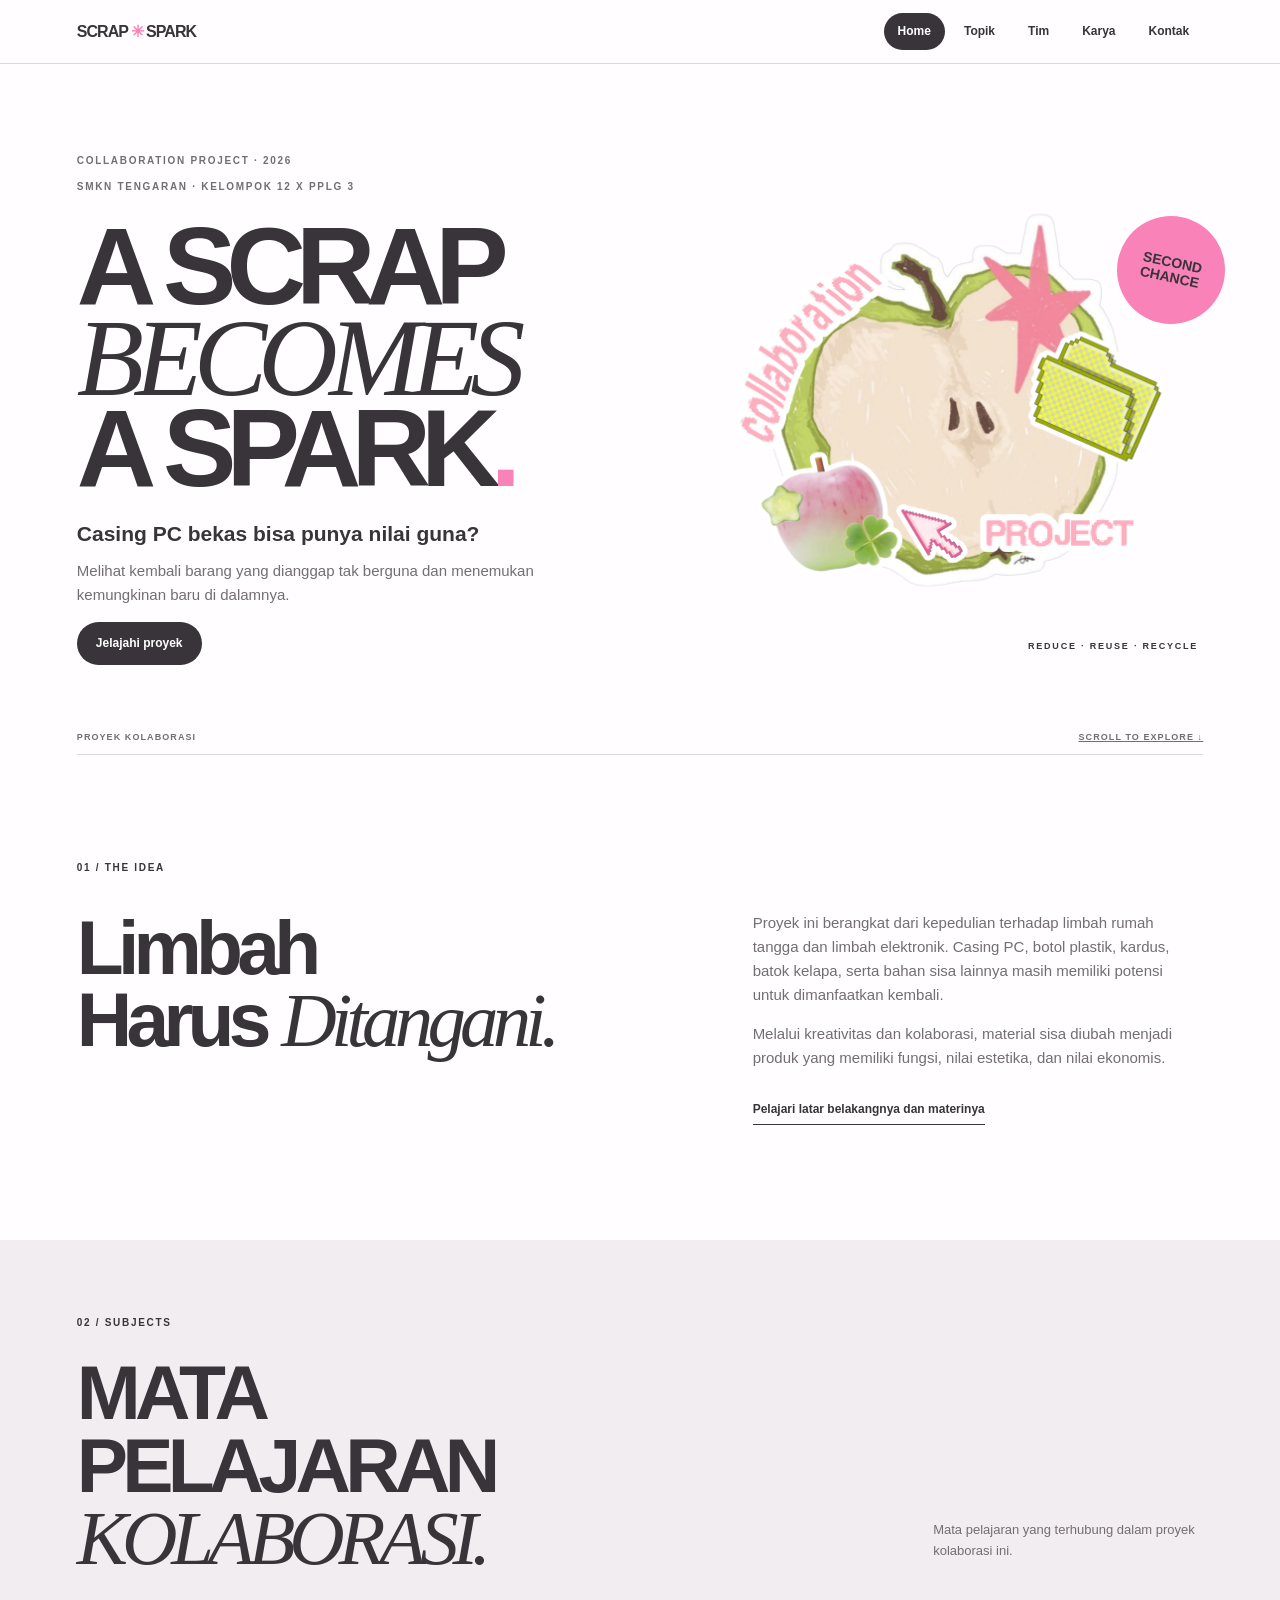
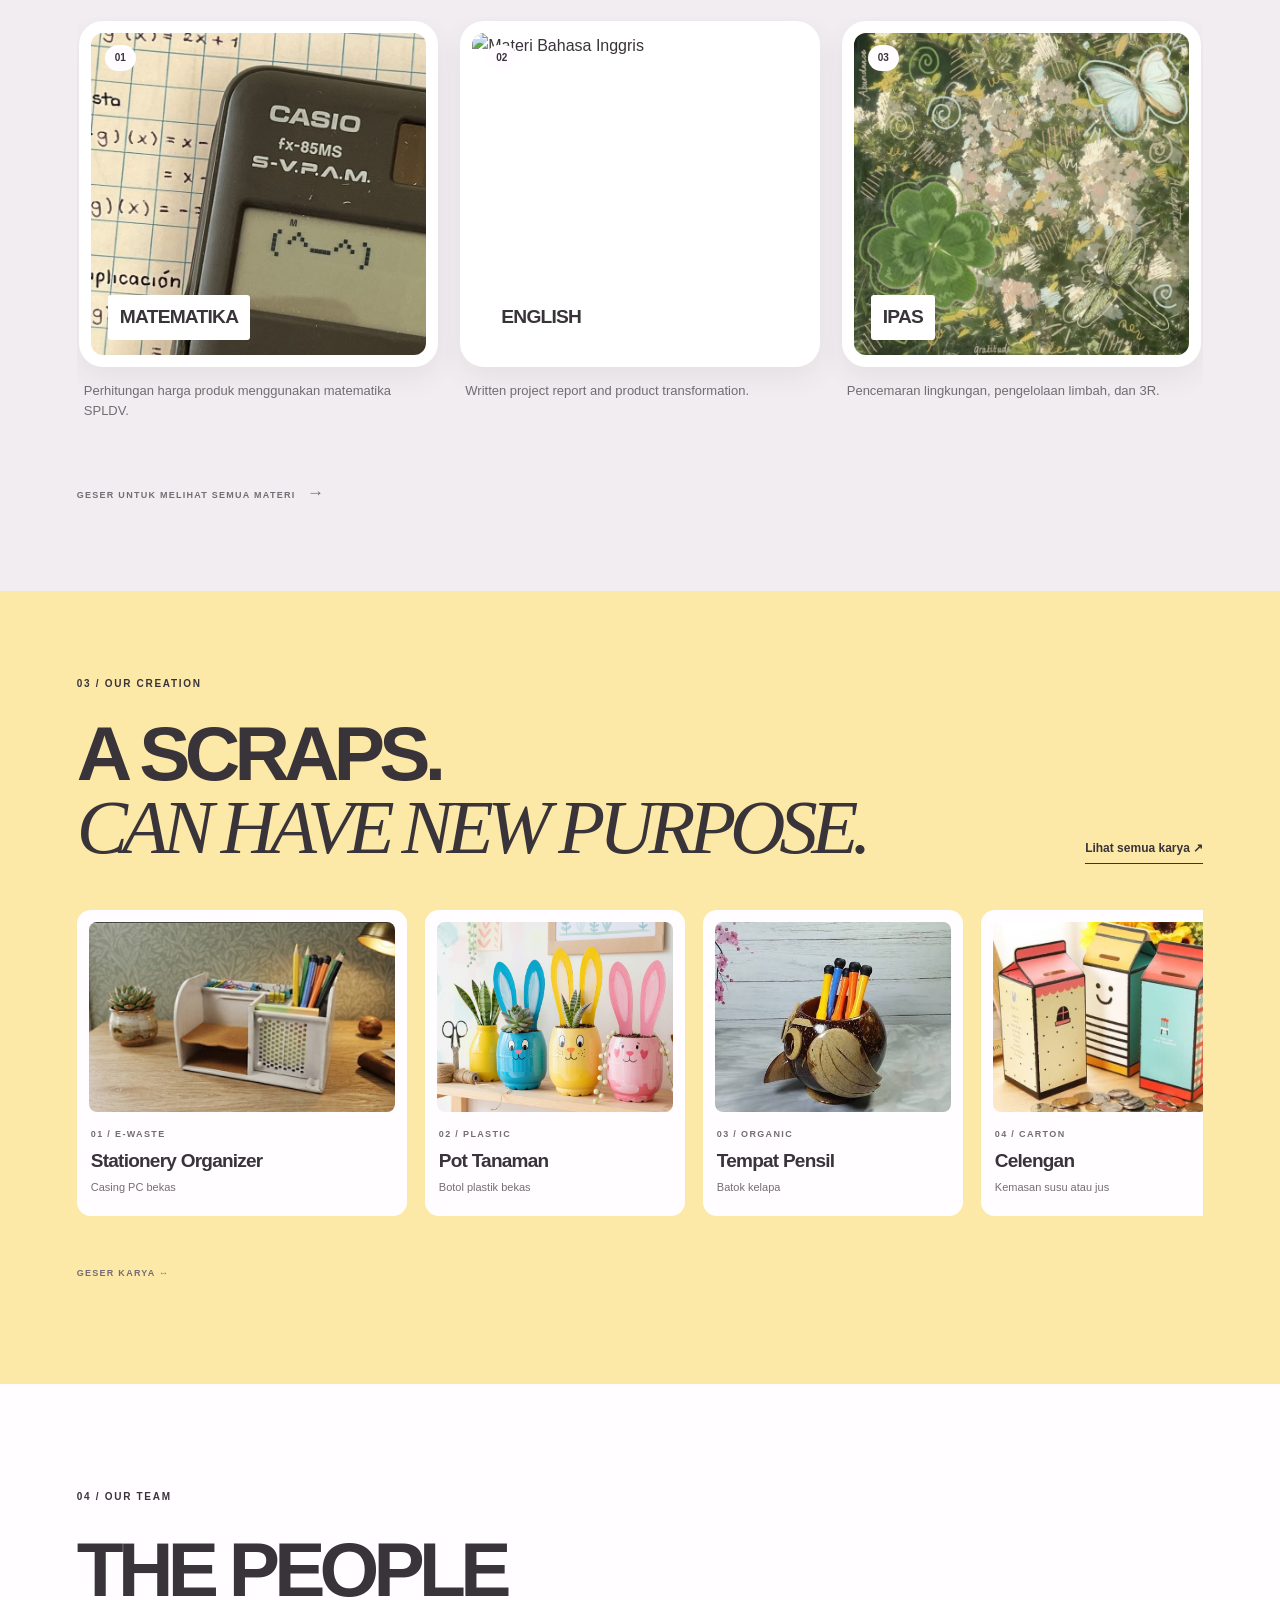
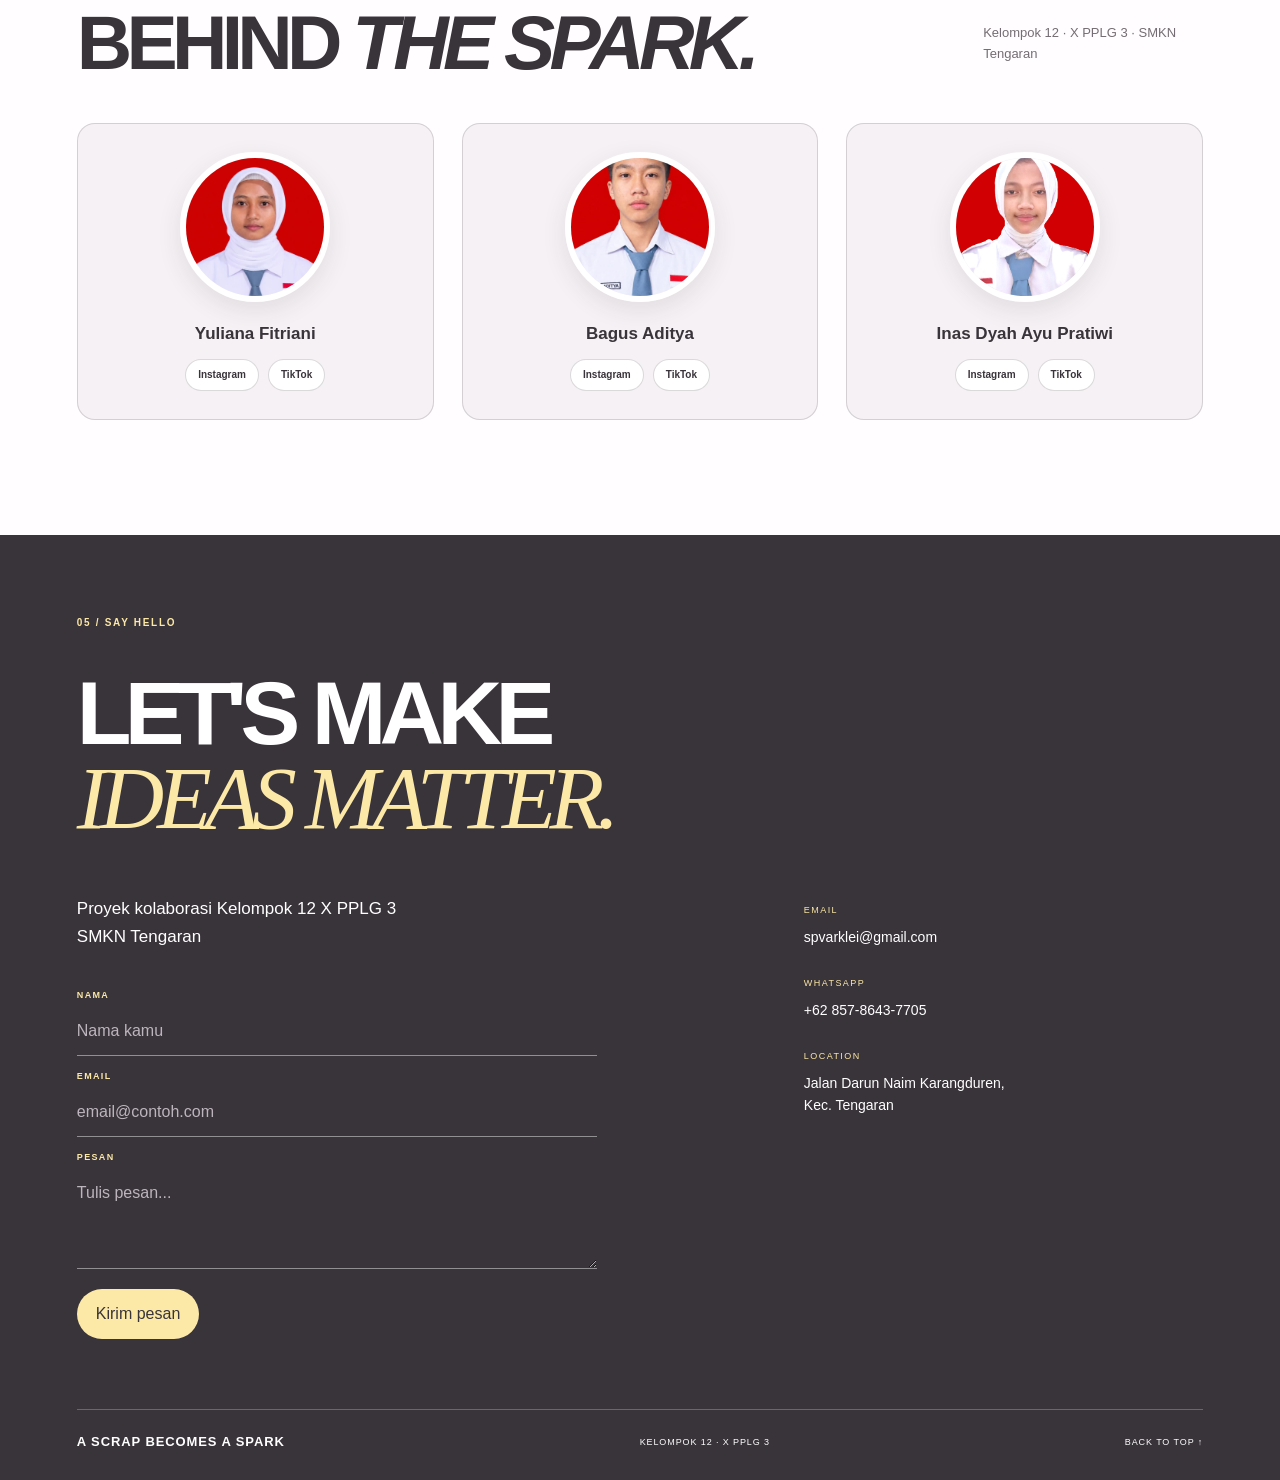
==== mainpage.html @ f37a7a58 "Add files via upload" ====
<!DOCTYPE html>
<html lang="id">
<head>
  <meta charset="UTF-8">
  <meta name="viewport" content="width=device-width, initial-scale=1.0">
  <meta name="description" content="A Scrap Becomes A Spark — proyek kolaborasi pemanfaatan limbah rumah tangga dan elektronik.">
  <title>A Scrap Becomes A Spark — Kelompok 12</title>
  <link rel="stylesheet" href="dc.css">
</head>
<body class="home-page" id="home">

  <!-- HEADER & NAVIGATION -->
  <header class="site-header">
    <a class="brand" href="mainpage.html">SCRAP<span>✳</span>SPARK</a>

    <nav class="navbar">
      <a class="active" href="#home">Home</a>
      <a href="#jelajah-topik">Topik</a>
      <a href="#tim">Tim</a>
      <a href="#karya">Karya</a>
      <a href="#kontak">Kontak</a>
    </nav>
  </header>

  <main>

    <!-- HERO -->
    <section class="hero section-wrap">
      <div class="hero-copy">
        <p class="eyebrow">COLLABORATION PROJECT · 2026</p>
        <p class="eyebrow">SMKN TENGARAN · KELOMPOK 12 X PPLG 3</p>

        <h1>A SCRAP<br><em>BECOMES</em><br>A SPARK<span>.</span></h1>

        <p class="hero-lead">Casing PC bekas bisa punya nilai guna?</p>
        <p class="hero-desc">
          Melihat kembali barang yang dianggap tak berguna dan menemukan
          kemungkinan baru di dalamnya.
        </p>

        <a class="pill-button dark-button" href="#jelajah-topik">
          Jelajahi proyek
        </a>
      </div>

      <div class="hero-art">
        <img src="assets/logo.png" alt="Logo A Scrap Becomes A Spark">
        <span class="sticker">SECOND<br>CHANCE</span>
        <span class="art-caption">REDUCE · REUSE · RECYCLE</span>
      </div>

      <div class="hero-bottom">
        <span>PROYEK KOLABORASI</span>
        <a href="#intro">SCROLL TO EXPLORE ↓</a>
      </div>
    </section>

    <!-- INTRO -->
    <section class="intro section-wrap" id="intro">
      <div class="section-kicker">01 / THE IDEA</div>

      <div class="intro-grid">
        <h2>Limbah<br>Harus <em>Ditangani.</em></h2>

        <div>
          <p>
            Proyek ini berangkat dari kepedulian terhadap limbah rumah tangga
            dan limbah elektronik. Casing PC, botol plastik, kardus, batok
            kelapa, serta bahan sisa lainnya masih memiliki potensi untuk
            dimanfaatkan kembali.
          </p>
          <p>
            Melalui kreativitas dan kolaborasi, material sisa diubah menjadi
            produk yang memiliki fungsi, nilai estetika, dan nilai ekonomis.
          </p>
          <a class="text-link" href="materi.html#ipas">
            Pelajari latar belakangnya dan materinya
          </a>
        </div>
      </div>
    </section>

    <!-- TOPIC SLIDER -->
    <section class="perspectives" id="jelajah-topik">
      <div class="section-kicker">02 / SUBJECTS</div>

      <div class="section-heading">
        <h2>MATA<br>PELAJARAN 
          <em>KOLABORASI.</em></h2>
        <p>Mata pelajaran yang terhubung dalam proyek kolaborasi ini.</p>
      </div>

      <div class="perspectives-slider">

        <a class="perspective-card" href="materi.html#matematika">
          <div class="perspective-frame">
            <img src="assets/mtk.jpg" alt="Materi Matematika">
            <span class="card-index">01</span>
            <span class="perspective-label">MATEMATIKA</span>
          </div>
          <p>Perhitungan harga produk menggunakan matematika SPLDV.</p>
        </a>

        <a class="perspective-card" href="materi.html#bahasa-inggris">
          <div class="perspective-frame">
            <img src="assets/bing.jpg" alt="Materi Bahasa Inggris">
            <span class="card-index">02</span>
            <span class="perspective-label">ENGLISH</span>
          </div>
          <p>Written project report and product transformation.</p>
        </a>

        <a class="perspective-card" href="materi.html#ipas">
          <div class="perspective-frame">
            <img src="assets/ipas.jpg" alt="Materi IPAS">
            <span class="card-index">03</span>
            <span class="perspective-label">IPAS</span>
          </div>
          <p>Pencemaran lingkungan, pengelolaan limbah, dan 3R.</p>
        </a>

      </div>

      <div class="slider-note">
        GESER UNTUK MELIHAT SEMUA MATERI <span>→</span>
      </div>
    </section>

    <!-- WORKS -->
    <section class="works" id="karya">
      <div class="section-wrap">
        <div class="section-kicker">03 / OUR CREATION</div>

        <div class="works-heading">
          <h2>A SCRAPS.<br><em>CAN HAVE NEW PURPOSE.</em></h2>
          <a class="text-link" href="karya.html#stationery-organizer">
            Lihat semua karya ↗
          </a>
        </div>

        <div class="work-slider">

          <a class="work-card featured" href="karya.html#stationery-organizer">
            <img src="assets/so.jpg" alt="Stationery Organizer">
            <span>01 / E-WASTE</span>
            <h3>Stationery Organizer</h3>
            <p>Casing PC bekas</p>
          </a>

          <a class="work-card" href="karya.html#pot-tanaman">
            <img src="assets/minipot.png" alt="Pot tanaman">
            <span>02 / PLASTIC</span>
            <h3>Pot Tanaman</h3>
            <p>Botol plastik bekas</p>
          </a>

          <a class="work-card" href="karya.html#tempat-pensil">
            <img src="assets/pencilcase.png" alt="Tempat pensil batok kelapa">
            <span>03 / ORGANIC</span>
            <h3>Tempat Pensil</h3>
            <p>Batok kelapa</p>
          </a>

          <a class="work-card" href="karya.html#celengan">
            <img src="assets/celengan.png" alt="Celengan">
            <span>04 / CARTON</span>
            <h3>Celengan</h3>
            <p>Kemasan susu atau jus</p>
          </a>

          <a class="work-card" href="karya.html#hiasan-bunga">
            <img src="assets/hdinding.png" alt="Hiasan bunga">
            <span>05 / PLASTIC</span>
            <h3>Hiasan Bunga</h3>
            <p>Botol plastik bekas</p>
          </a>

          <a class="work-card" href="karya.html#wind-chime">
            <img src="assets/windchime.png" alt="Wind chime">
            <span>06 / PLASTIC</span>
            <h3>Wind Chime</h3>
            <p>Tutup wadah plastik</p>
          </a>

        </div>

        <p class="slider-note">GESER KARYA ↔</p>
      </div>
    </section>

    <!-- TEAM -->
    <section class="team section-wrap" id="tim">
      <div class="section-kicker">04 / OUR TEAM</div>

      <div class="team-heading">
        <h2>THE PEOPLE<br>BEHIND <em>THE SPARK.</em></h2>
        <p>Kelompok 12 · X PPLG 3 · SMKN Tengaran</p>
      </div>

      <div class="team-grid">

        <article class="team-card">
          <img src="tim/ana.jpg" alt="Foto Yuliana Fitriani">
          <h3>Yuliana Fitriani</h3>
          <div class="team-social">
            <a href="https://www.instagram.com/4an_nazzz/" target="_blank" rel="noopener" aria-label="Instagram Yuliana">Instagram</a>
            <a href="https://tiktok.com/@fitri_annaaaa/" target="_blank" rel="noopener" aria-label="TikTok Yuliana">TikTok</a>
          </div>
        </article>

        <article class="team-card">
          <img src="tim/bagus.jpg" alt="Foto Bagus Aditya">
          <h3>Bagus Aditya</h3>
          <div class="team-social">
            <a href="https://www.instagram.com/adt.yaa19/" target="_blank" rel="noopener" aria-label="Instagram Bagus">Instagram</a>
            <a href="https://tiktok.com/@tyaaa.a1" target="_blank" rel="noopener" aria-label="TikTok Bagus">TikTok</a>
          </div>
        </article>

        <article class="team-card">
          <img src="tim/inas.jpg" alt="Foto Inas Dyah Ayu Pratiwi">
          <h3>Inas Dyah Ayu Pratiwi</h3>
          <div class="team-social">
            <a href="https://www.instagram.com/ji336_306ro/" target="_blank" rel="noopener" aria-label="Instagram Inas">Instagram</a>
            <a href="https://tiktok.com/@pleroke/" target="_blank" rel="noopener" aria-label="TikTok Inas">TikTok</a>
          </div>
        </article>

      </div>
    </section>

  </main>

  <!-- CONTACT & FOOTER -->
  <section class="contact" id="kontak">
    <div class="section-wrap">
      <div class="section-kicker">05 / SAY HELLO</div>
      <h2>LET'S MAKE<br><em>IDEAS MATTER.</em></h2>

      <div class="contact-grid">
        <div>
          <p class="contact-intro">
            Proyek kolaborasi Kelompok 12 X PPLG 3<br>
            SMKN Tengaran
          </p>

          <form class="contact-form" action="mailto:spvarklei@gmail.com"
            method="post" enctype="text/plain">

            <label for="visitor-name">NAMA</label>
            <input id="visitor-name" name="Nama" type="text"
              placeholder="Nama kamu" required>

            <label for="visitor-email">EMAIL</label>
            <input id="visitor-email" name="Email" type="email"
              placeholder="email@contoh.com" required>

            <label for="visitor-message">PESAN</label>
            <textarea id="visitor-message" name="Pesan" rows="3"
              placeholder="Tulis pesan..." required></textarea>

            <button class="pill-button light-button" type="submit">
              Kirim pesan
            </button>
          </form>
        </div>

        <div class="contact-info">
          <small>EMAIL</small>
          <p><a href="mailto:spvarklei@gmail.com">spvarklei@gmail.com</a></p>

          <small>WHATSAPP</small>
          <p>
            <a href="https://wa.me/6285786437705" target="_blank" rel="noopener">
              +62 857-8643-7705
            </a>
          </p>

          <small>LOCATION</small>
          <p>Jalan Darun Naim Karangduren,<br>Kec. Tengaran</p>
        </div>
      </div>

      <footer class="site-footer">
        <strong>A SCRAP BECOMES A SPARK</strong>
        <span>KELOMPOK 12 · X PPLG 3</span>
        <a href="#home">BACK TO TOP ↑</a>
      </footer>
    </div>
  </section>

</body>
</html>
---- dc.css ----
/* =========================================
   A SCRAP BECOMES A SPARK
   MAIN STYLESHEET
   HTML + CSS ONLY
========================================= */

/* =========================================
   01. ROOT & GLOBAL SETTINGS
========================================= */

:root {
  --ink: #39333A;
  --paper: #FFFDFF;
  --pink: #F982B8;
  --blue: #A2C1ED;
  --blue-soft: #AFC5EA;
  --yellow: #FCE9A7;
  --green: #ABBD59;
  --sage: #A0BD83;
  --lilac: #CCBBDB;
  --muted: #746D73;
  --line: rgba(57, 51, 58, .18);
  --max: 1320px;
  --serif: Georgia, "Times New Roman", serif;
  --sans: Arial, Helvetica, sans-serif;
}

* {
  box-sizing: border-box;
}

html {
  scroll-behavior: smooth;
  scroll-padding-top: 90px;
}

body {
  margin: 0;
  background: var(--paper);
  color: var(--ink);
  font-family: var(--sans);
  line-height: 1.6;
}

img {
  display: block;
  max-width: 100%;
}

a {
  color: inherit;
}

p {
  margin-top: 0;
}

.section-wrap {
  width: min(var(--max), 88%);
  margin-inline: auto;
}

.eyebrow,
.section-kicker,
.member-label {
  font-size: 10px;
  font-weight: 800;
  letter-spacing: .17em;
  text-transform: uppercase;
}

.eyebrow,
.member-label {
  color: var(--muted);
}

/* =========================================
   02. HEADER & NAVIGATION
========================================= */

.site-header {
  position: sticky;
  top: 0;
  z-index: 50;
  display: flex;
  align-items: center;
  justify-content: space-between;
  gap: 20px;
  padding: 13px max(6%, calc((100% - var(--max)) / 2));
  background: rgba(255, 253, 255, .95);
  border-bottom: 1px solid var(--line);
  backdrop-filter: blur(14px);
}

.brand {
  flex-shrink: 0;
  text-decoration: none;
  font-size: 16px;
  font-weight: 900;
  letter-spacing: -.06em;
  white-space: nowrap;
}

.brand span {
  color: var(--pink);
  padding: 0 3px;
}

.navbar {
  display: flex;
  align-items: center;
  justify-content: flex-end;
  gap: 5px;
  min-width: 0;
  white-space: nowrap;
}

.navbar a {
  flex-shrink: 0;
  padding: 9px 14px;
  border-radius: 30px;
  text-decoration: none;
  font-size: 12px;
  font-weight: 700;
  transition: .2s;
}

.navbar a:hover,
.navbar a.active {
  background: var(--ink);
  color: white;
}

/* =========================================
   03. BUTTONS & TEXT LINKS
========================================= */

.pill-button {
  display: inline-flex;
  align-items: center;
  justify-content: center;
  gap: 12px;
  padding: 12px 19px;
  border-radius: 40px;
  text-decoration: none;
  font-size: 12px;
  font-weight: 800;
  transition: transform .2s, background .2s;
}

.pill-button:hover {
  transform: translateY(-3px);
}

.dark-button {
  background: var(--ink);
  color: white;
}

.dark-button:hover {
  background: #5A5059;
}

.light-button {
  background: var(--yellow);
  color: var(--ink);
}

.outline-button {
  border: 1px solid var(--ink);
  background: transparent;
}

.text-link {
  display: inline-block;
  padding-bottom: 5px;
  border-bottom: 1px solid currentColor;
  text-decoration: none;
  font-size: 12px;
  font-weight: 800;
}

/* =========================================
   04. HOME — HERO
========================================= */

.hero {
  position: relative;
  min-height: 690px;
  display: grid;
  grid-template-columns: 1.05fr .95fr;
  align-items: center;
  gap: 5%;
  padding-top: 65px;
  padding-bottom: 65px;
}

.hero-copy {
  position: relative;
  z-index: 2;
}

.hero h1 {
  margin: 26px 0 24px;
  font-size: clamp(68px, 8.6vw, 128px);
  line-height: .82;
  letter-spacing: -.09em;
  font-weight: 900;
}

.hero h1 em,
.section-heading em,
.works-heading em,
.contact h2 em,
.subpage-heading em,
.subject-panel h2 em {
  font-family: var(--serif);
  font-weight: 400;
  letter-spacing: -.08em;
}

.hero h1 span {
  color: var(--pink);
}

.hero-lead {
  margin-bottom: 8px;
  font-size: 21px;
  font-weight: 800;
}

.hero-desc {
  max-width: 470px;
  color: var(--muted);
  font-size: 15px;
}

.hero-art {
  position: relative;
  width: 100%;
  max-width: 590px;
  justify-self: end;
}

.hero-art img {
  width: 100%;
  border-radius: 48% 48% 18px 18px;
}

.sticker {
  position: absolute;
  top: 12%;
  right: -22px;
  display: grid;
  place-content: center;
  width: 108px;
  height: 108px;
  border-radius: 50%;
  background: var(--pink);
  font-size: 14px;
  font-weight: 900;
  text-align: center;
  line-height: 1.1;
  transform: rotate(12deg);
}

.art-caption {
  position: absolute;
  right: 5px;
  bottom: 10px;
  font-size: 9px;
  letter-spacing: .2em;
  font-weight: 800;
}

.hero-bottom {
  position: absolute;
  right: 0;
  bottom: 10px;
  left: 0;
  display: flex;
  justify-content: space-between;
  gap: 12px;
  color: var(--muted);
  font-size: 9px;
  font-weight: 800;
  letter-spacing: .12em;
}

/* =========================================
   05. HOME — INTRO
========================================= */

.intro {
  padding-top: 105px;
  padding-bottom: 115px;
  border-top: 1px solid var(--line);
}

.intro-grid {
  display: grid;
  grid-template-columns: 1fr .8fr;
  align-items: start;
  gap: 10%;
  margin-top: 35px;
}

.intro h2,
.section-heading h2,
.works-heading h2,
.contact h2,
.team-heading h2 {
  margin: 0;
  font-size: clamp(46px, 6vw, 82px);
  line-height: .94;
  letter-spacing: -.075em;
}

.intro h2 em {
  font-family: var(--serif);
  font-weight: 400;
}

.intro-grid > div {
  max-width: 520px;
  color: var(--muted);
  font-size: 15px;
}

.intro-grid .text-link {
  margin-top: 15px;
  color: var(--ink);
}

/* =========================================
   06. HOME — SUBJECT SLIDER
========================================= */

.perspectives {
  overflow: hidden;
  padding: 75px max(6%, calc((100% - var(--max)) / 2)) 85px;
  background: #F1EDF1;
}

.section-heading {
  display: flex;
  align-items: end;
  justify-content: space-between;
  gap: 30px;
  margin: 25px 0 42px;
}

.section-heading h2 {
  font-size: clamp(48px, 6vw, 80px);
}

.section-heading p {
  max-width: 270px;
  color: var(--muted);
  font-size: 13px;
}

.perspectives-slider {
  display: flex;
  gap: 22px;
  overflow-x: auto;
  padding: 4px 2px 18px;
  scroll-snap-type: x mandatory;
  scrollbar-width: thin;
  -webkit-overflow-scrolling: touch;
}

.perspective-card {
  flex: 0 0 calc((100% - 44px) / 3);
  min-width: 0;
  scroll-snap-align: start;
  text-decoration: none;
}

.perspective-frame {
  position: relative;
  height: clamp(250px, 27vw, 360px);
  overflow: hidden;
  border: 12px solid white;
  border-radius: 24px;
  background: white;
  box-shadow: 0 10px 28px rgba(57, 51, 58, .07);
  transition: transform .25s;
}

.perspective-card:hover .perspective-frame {
  transform: translateY(-7px) rotate(-.5deg);
}

.perspective-frame img {
  width: 100%;
  height: 100%;
  object-fit: cover;
}

.card-index {
  position: absolute;
  top: 12px;
  left: 14px;
  padding: 5px 10px;
  border-radius: 30px;
  background: var(--paper);
  font-size: 10px;
  font-weight: 800;
}

.perspective-label {
  position: absolute;
  bottom: 15px;
  left: 17px;
  padding: 7px 12px;
  border-radius: 3px;
  background: white;
  font-size: clamp(14px, 1.5vw, 20px);
  font-weight: 900;
  letter-spacing: -.04em;
}

.perspective-card > p {
  margin: 14px 5px;
  color: var(--muted);
  font-size: 13px;
}

.slider-note {
  margin-top: 25px;
  color: var(--muted);
  font-size: 9px;
  font-weight: 800;
  letter-spacing: .14em;
}

.slider-note span {
  margin-left: 8px;
  font-size: 17px;
}

/* =========================================
   07. HOME — WORKS SLIDER
========================================= */

.works {
  overflow: hidden;
  padding: 85px 0 95px;
  background: var(--yellow);
}

.works-heading {
  display: flex;
  align-items: end;
  justify-content: space-between;
  gap: 25px;
  margin: 25px 0 38px;
}

.works-heading h2 {
  font-size: clamp(48px, 6vw, 82px);
}

.works-heading .text-link {
  white-space: nowrap;
}

.work-slider {
  display: flex;
  gap: 18px;
  overflow-x: auto;
  padding: 8px 2px 25px;
  scroll-snap-type: x mandatory;
  scrollbar-width: thin;
  -webkit-overflow-scrolling: touch;
}

.work-card {
  flex: 0 0 260px;
  padding: 12px;
  border-radius: 14px;
  background: var(--paper);
  text-decoration: none;
  scroll-snap-align: start;
  transition: transform .2s;
}

.work-card:hover {
  transform: translateY(-6px);
}

.work-card.featured {
  flex-basis: 330px;
}

.work-card img {
  width: 100%;
  height: 190px;
  object-fit: cover;
  border-radius: 8px;
  background: #EEE;
}

.work-card span {
  display: block;
  margin: 15px 2px 5px;
  color: var(--muted);
  font-size: 9px;
  font-weight: 800;
  letter-spacing: .15em;
}

.work-card h3 {
  margin: 0 2px;
  font-size: 19px;
  letter-spacing: -.04em;
}

.work-card p {
  margin: 3px 2px 7px;
  color: var(--muted);
  font-size: 11px;
}


/* =========================================
   08. HOME — TEAM
========================================= */

.team {
  padding-top: 105px;
  padding-bottom: 115px;
}

.team-heading {
  display: flex;
  align-items: end;
  justify-content: space-between;
  gap: 25px;
  margin: 28px 0 45px;
}

.team-heading h2 {
  font-size: clamp(46px, 6vw, 78px);
}

.team-heading p {
  max-width: 220px;
  color: var(--muted);
  font-size: 13px;
}

.team-grid {
  display: grid;
  grid-template-columns: repeat(3, minmax(0, 1fr));
  gap: 28px;
}

.team-card {
  text-align: center;
  padding: 28px 18px;
  background: #F5F1F4;
  border: 1px solid var(--line);
  border-radius: 18px;
}

.team-card img {
  width: 150px;
  height: 150px;
  margin: 0 auto 18px;
  border: 6px solid white;
  border-radius: 50%;
  object-fit: cover;
  box-shadow: 0 8px 25px rgba(57, 51, 58, .1);
}

.team-card h3 {
  margin: 0 0 12px;
  font-size: 17px;
}

.team-social {
  display: flex;
  justify-content: center;
  gap: 9px;
  flex-wrap: wrap;
}

.team-social a {
  padding: 7px 12px;
  border: 1px solid var(--line);
  border-radius: 30px;
  background: white;
  font-size: 10px;
  font-weight: 800;
  text-decoration: none;
  transition: .2s;
}

.team-social a:hover {
  background: var(--ink);
  color: white;
}

/* =========================================
   09. HOME — CONTACT & FOOTER
========================================= */

.contact {
  padding: 80px 0 28px;
  background: var(--ink);
  color: white;
}

.contact .section-kicker {
  color: var(--yellow);
}

.contact h2 {
  margin: 40px 0 55px;
  font-size: clamp(52px, 7vw, 94px);
}

.contact h2 em {
  color: var(--yellow);
}

.contact-grid {
  display: grid;
  grid-template-columns: 1fr .65fr;
  gap: 10%;
  padding-bottom: 70px;
}

.contact-intro {
  margin-bottom: 25px;
  font-size: 17px;
}

.contact-form {
  display: flex;
  flex-direction: column;
  align-items: flex-start;
  max-width: 520px;
}

.contact-form label {
  margin: 13px 0 5px;
  color: var(--yellow);
  font-size: 9px;
  font-weight: 800;
  letter-spacing: .15em;
}

.contact-form input,
.contact-form textarea {
  width: 100%;
  padding: 11px 0;
  border: 0;
  border-bottom: 1px solid rgba(255, 255, 255, .45);
  outline: none;
  background: transparent;
  color: white;
  font: inherit;
}

.contact-form input::placeholder,
.contact-form textarea::placeholder {
  color: #BDB5BD;
}

.contact-form button {
  margin-top: 20px;
  border: 0;
  cursor: pointer;
  font: inherit;
}

.contact-info small {
  color: var(--yellow);
  font-size: 9px;
  letter-spacing: .16em;
}

.contact-info p {
  margin: 5px 0 20px;
  font-size: 14px;
}

.contact-info a {
  text-decoration: none;
}

.site-footer {
  display: flex;
  align-items: center;
  justify-content: space-between;
  gap: 18px;
  padding-top: 22px;
  border-top: 1px solid rgba(255, 255, 255, .25);
  font-size: 9px;
  letter-spacing: .1em;
}

.site-footer strong {
  font-size: 13px;
}

.site-footer a {
  text-decoration: none;
}

/* =========================================
   10. SUBPAGES — COMMON
========================================= */

.subpage-body {
  min-height: 100vh;
  background: #F7F4F0;
}

.subpage {
  padding-top: 45px;
  padding-bottom: 75px;
}

.subpage-heading {
  padding: 55px 0 65px;
  border-bottom: 1px solid var(--line);
}

.subpage-heading h1 {
  margin: 24px 0;
  font-size: clamp(54px, 8vw, 105px);
  line-height: .88;
  letter-spacing: -.085em;
}

.subpage-heading h1 em {
  color: #8E778D;
}

.subpage-heading > p:last-child {
  color: var(--muted);
}

.simple-footer {
  display: flex;
  justify-content: space-between;
  gap: 15px;
  width: min(var(--max), 88%);
  margin: 0 auto;
  padding: 22px 0 35px;
  border-top: 1px solid var(--line);
  color: var(--muted);
  font-size: 10px;
}

.simple-footer a {
  font-weight: 800;
  text-decoration: none;
}

.panel-top {
  display: flex;
  align-items: center;
  justify-content: space-between;
  gap: 20px;
}

.back-link {
  font-size: 11px;
  font-weight: 800;
  text-decoration: none;
}

/* =========================================
   11. MATERIALS — SUBJECT PANELS
========================================= */

.subject-panel {
  display: none;
  min-height: 65vh;
  padding: 55px 0 25px;
  scroll-margin-top: 85px;
}

.subject-panel:target,
.subject-panel:has(.modal:target) {
  display: block;
}

/* IPAS menjadi tampilan awal */
.materials-page:not(:has(.subject-panel:target)):not(:has(.modal:target))
#ipas {
  display: block;
}

.subject-panel h2 {
  margin: 30px 0 15px;
  font-size: clamp(48px, 6vw, 82px);
  line-height: .92;
  letter-spacing: -.08em;
}

.subject-panel h2 em {
  color: #927E91;
}

.panel-intro {
  max-width: 620px;
  margin-bottom: 35px;
  color: var(--muted);
  font-size: 14px;
}

/* =========================================
   12. MATERIALS — MATHEMATICS
========================================= */

.math-grid {
  display: grid;
  grid-template-columns: repeat(3, minmax(0, 1fr));
  gap: 22px;
}

.math-card {
  min-width: 0;
  padding: 15px;
  border-radius: 15px;
  background: white;
  box-shadow: 0 8px 28px rgba(57, 51, 58, .06);
}

.member-label {
  margin: 3px 0 12px;
  font-size: 9px;
}

.flyer-link {
  display: block;
  overflow: hidden;
  border-radius: 10px;
}

.flyer-link img {
  width: 100%;
  aspect-ratio: 4 / 5;
  object-fit: cover;
}

.math-card h3 {
  margin: 14px 0 4px;
  font-size: 17px;
}

.math-card > p:last-child {
  margin-bottom: 5px;
  color: var(--muted);
  font-size: 12px;
}

/* =========================================
   13. MATERIALS — ENGLISH
========================================= */

.english-grid {
  display: grid;
  grid-template-columns: repeat(2, minmax(0, 1fr));
  gap: 20px;
}

.english-note {
  display: grid;
  grid-template-columns: 110px minmax(0, 1fr);
  align-items: start;
  gap: 18px;
  min-width: 0;
  padding: 20px;
  border: 1px solid var(--line);
  border-radius: 15px;
  background: white;
  color: var(--ink);
  text-decoration: none;
  transition: transform .2s, box-shadow .2s;
}

.english-note:hover {
  transform: translateY(-5px);
  box-shadow: 0 10px 28px rgba(57, 51, 58, .08);
}

.english-note:focus-visible {
  outline: 3px solid var(--blue);
  outline-offset: 4px;
}

.english-note img {
  width: 110px;
  height: 110px;
  aspect-ratio: 1;
  border-radius: 50%;
  background: #F1EDF1;
  object-fit: cover;
}

.english-note-content {
  min-width: 0;
}

.english-note h3 {
  margin: 5px 0 8px;
  font-size: 20px;
  line-height: 1.2;
}

.english-note p:last-child {
  margin-bottom: 0;
  color: var(--muted);
  font-size: 13px;
}

/* =========================================
   14. MATERIALS — IPAS
========================================= */

.content-prose {
  max-width: 960px;
}

.content-prose h2 {
  margin: 18px 0 25px;
  font-size: clamp(42px, 6vw, 78px);
  line-height: .95;
  letter-spacing: -.08em;
}

.content-prose h3 {
  margin: 38px 0 12px;
  font-size: 24px;
  letter-spacing: -.04em;
}

.content-prose p,
.content-prose li {
  color: #5F5860;
  font-size: 15px;
}

.content-prose ul {
  padding-left: 22px;
}

.pollution-grid {
  display: grid;
  grid-template-columns: repeat(3, minmax(0, 1fr));
  gap: 14px;
  margin: 20px 0;
}

.pollution-grid article {
  padding: 22px;
  border: 1px solid var(--line);
  border-radius: 14px;
  background: white;
}

.topic-number {
  color: #89758C;
  font-size: 9px;
  font-weight: 800;
  letter-spacing: .13em;
}

.pollution-grid h4 {
  margin: 9px 0;
  font-size: 21px;
}

.pollution-grid p {
  margin-bottom: 10px;
  font-size: 12px;
}

.pollution-grid .example-label {
  margin: 14px 0 0;
  padding-top: 12px;
  border-top: 1px solid var(--line);
  font-size: 11px;
  font-weight: 700;
}

/* 3R CARDS */

.three-r {
  display: grid;
  grid-template-columns: repeat(3, minmax(0, 1fr));
  gap: 14px;
  margin: 20px 0;
}

.three-r article {
  padding: 22px;
  border: 1px solid var(--line);
  border-radius: 13px;
  background: white;
}

.three-r b {
  color: #89758C;
  font-size: 9px;
  letter-spacing: .13em;
}

.three-r h4 {
  margin: 8px 0;
  font-size: 21px;
}

.three-r p {
  margin: 0;
  font-size: 12px;
}


/* =========================================
   15. MODALS — CSS :TARGET
   NO JAVASCRIPT
========================================= */

.modal {
  display: none;
  position: fixed;
  inset: 0;
  z-index: 100;
  align-items: center;
  justify-content: center;
  padding: 22px;
}

.modal:target {
  display: flex;
}

.modal-backdrop {
  position: absolute;
  inset: 0;
  background: rgba(34, 29, 35, .72);
  backdrop-filter: blur(5px);
}

.modal-box {
  position: relative;
  z-index: 1;
  width: min(760px, 100%);
  max-height: 86vh;
  overflow: auto;
  padding: clamp(24px, 4vw, 42px);
  border-radius: 22px;
  background: var(--paper);
  box-shadow: 0 25px 90px rgba(0, 0, 0, .25);
}

.modal-close {
  position: absolute;
  top: 12px;
  right: 18px;
  display: grid;
  place-items: center;
  width: 38px;
  height: 38px;
  border-radius: 50%;
  background: #F0EAF0;
  text-decoration: none;
  font-size: 27px;
  line-height: 1;
}

.modal-box h2 {
  margin: 14px 45px 24px 0;
  font-size: clamp(29px, 4vw, 43px);
  line-height: 1;
  letter-spacing: -.06em;
}

.modal-box h3 {
  margin: 24px 0 7px;
  font-size: 17px;
}

.modal-box p {
  color: #5F5860;
  font-size: 14px;
}

/* MATHEMATICS */

.formula-box {
  overflow-x: auto;
  padding: 20px;
  border-radius: 12px;
  background: #F3EFF3;
}

.formula-box strong {
  display: block;
  margin-top: 13px;
}

.formula-box p {
  margin: 5px 0 12px;
}

.formula-box strong:first-child {
  margin-top: 0;
}

/* ENGLISH */

.english-modal .modal-box {
  width: min(760px, 100%);
}

.english-modal .modal-box h2 {
  margin-bottom: 18px;
}

.english-article p {
  margin-bottom: 18px;
  font-size: 15px;
  line-height: 1.85;
}

.english-article p:last-child {
  margin-bottom: 0;
}

/* =========================================
   16. WORKS DETAIL — PRODUCT INDEX
========================================= */

.works-detail-header {
  padding-top: 50px;
}

.product-index {
  display: flex;
  gap: 8px;
  overflow-x: auto;
  padding: 20px 0 28px;
  border-bottom: 1px solid var(--line);
  scrollbar-width: thin;
  -webkit-overflow-scrolling: touch;
}

.product-index a {
  flex-shrink: 0;
  padding: 9px 13px;
  border: 1px solid var(--line);
  border-radius: 30px;
  background: white;
  text-decoration: none;
  white-space: nowrap;
  font-size: 10px;
  font-weight: 800;
}

.product-index a:hover {
  background: var(--ink);
  color: white;
}

/* =========================================
   17. WORKS DETAIL — PRODUCT SECTIONS
========================================= */

.product-detail {
  display: none;
  padding: 55px 0 65px;
  border-bottom: 1px solid var(--line);
  scroll-margin-top: 80px;
}

.product-detail:target,
.product-detail:has(.product-modal:target) {
  display: block;
}

/* Produk pertama menjadi tampilan awal */
.works-page:not(:has(.product-detail:target))
:not(:has(.product-modal:target))
#stationery-organizer {
  display: block;
}

.product-detail-grid {
  display: grid;
  grid-template-columns: 1fr 1fr;
  align-items: center;
  gap: 6%;
  margin-top: 25px;
}

.product-image-wrap {
  position: relative;
  min-width: 0;
  padding: 15px;
  border-radius: 20px;
  background: white;
  box-shadow: 0 12px 35px rgba(57, 51, 58, .08);
}

.product-image-wrap img {
  width: 100%;
  aspect-ratio: 1.2 / 1;
  border-radius: 12px;
  object-fit: cover;
}

.product-copy {
  min-width: 0;
}

.product-copy h2 {
  margin: 15px 0;
  font-size: clamp(40px, 5.4vw, 72px);
  line-height: .9;
  letter-spacing: -.08em;
}

.product-copy > p:not(.eyebrow) {
  max-width: 520px;
  color: var(--muted);
  font-size: 15px;
}

.product-actions {
  display: flex;
  flex-wrap: wrap;
  gap: 10px;
  margin: 26px 0;
}

.product-meta {
  display: grid;
  grid-template-columns: repeat(3, minmax(0, 1fr));
  gap: 10px;
  padding-top: 18px;
  border-top: 1px solid var(--line);
}

.product-meta span {
  display: flex;
  flex-direction: column;
  color: var(--muted);
  font-size: 8px;
  letter-spacing: .1em;
}

.product-meta b {
  margin-top: 4px;
  color: var(--ink);
  font-size: 17px;
  letter-spacing: -.04em;
}

/* =========================================
   18. WORKS DETAIL — SUMMARY
========================================= */

.product-summary {
  display: grid;
  grid-template-columns: 1fr 1fr;
  gap: 12px;
  margin-top: 24px;
}

.product-summary article {
  min-width: 0;
  padding: 20px;
  border: 1px solid var(--line);
  border-radius: 14px;
  background: var(--paper);
}

.product-summary h3 {
  margin: 0 0 8px;
  font-size: 17px;
}

.product-summary p:last-child {
  margin: 0;
  font-size: 13px;
  line-height: 1.7;
}

/* =========================================
   19. WORKS DETAIL — TOOLS & MATERIALS
========================================= */

.price-list {
  display: grid;
  gap: 0;
  margin: 10px 0 20px;
  padding: 0;
  list-style: none;
}

.price-list li {
  display: flex;
  align-items: flex-start;
  justify-content: space-between;
  gap: 15px;
  padding: 10px 0;
  border-bottom: 1px solid var(--line);
  color: var(--ink);
  font-size: 13px;
}

.price-list li span,
.price-list li b {
  flex-shrink: 0;
  color: var(--muted);
  text-align: right;
  font-size: 11px;
}

.price-list li b {
  color: var(--ink);
  font-size: 13px;
}

/* COST SUMMARY */

.cost-table {
  display: grid;
  gap: 0;
  margin-top: 20px;
  border-top: 1px solid var(--line);
}

.cost-table div {
  display: flex;
  justify-content: space-between;
  gap: 15px;
  padding: 12px 0;
  border-bottom: 1px solid var(--line);
  font-size: 13px;
}

.cost-table span {
  color: var(--muted);
}

.cost-table b {
  color: var(--ink);
  white-space: nowrap;
}

/* =========================================
   20. WORKS DETAIL — PROCESS & SAFETY
========================================= */

.steps-list {
  display: grid;
  gap: 12px;
  margin: 20px 0;
  padding: 0;
  list-style: none;
  counter-reset: steps;
}

.steps-list li {
  position: relative;
  padding: 14px 16px 14px 48px;
  border: 1px solid var(--line);
  border-radius: 12px;
  background: var(--paper);
  counter-increment: steps;
  font-size: 13px;
}

.steps-list li::before {
  position: absolute;
  top: 14px;
  left: 15px;
  color: var(--pink);
  content: counter(steps, decimal-leading-zero);
  font-size: 11px;
  font-weight: bold;
}

.safety-note {
  margin-top: 20px;
  padding: 16px;
  border-left: 4px solid var(--yellow);
  border-radius: 8px;
  background: #FFF4E7;
  font-size: 13px;
  line-height: 1.7;
}


/* =========================================
   21. RESPONSIVE — TABLET
========================================= */

@media (max-width: 900px) {
  :root {
    --max: 100%;
  }

  .section-wrap {
    width: min(100% - 40px, var(--max));
  }

  .hero {
    grid-template-columns: 1fr 1fr;
    gap: 24px;
  }

  .hero h1 {
    font-size: clamp(42px, 7vw, 76px);
  }

  .intro-grid,
  .contact-grid {
    grid-template-columns: 1fr 1fr;
  }

  .perspective-card {
    flex-basis: 42%;
  }

  .work-card {
    flex-basis: 245px;
  }

  .math-grid {
    grid-template-columns: repeat(2, minmax(0, 1fr));
  }

  .english-grid {
    grid-template-columns: 1fr;
  }

  .product-detail-grid {
    grid-template-columns: 1fr 1fr;
  }

  .pollution-grid,
  .three-r {
    grid-template-columns: repeat(2, minmax(0, 1fr));
  }

  .team-card img {
    width: 125px;
    height: 125px;
  }
}

/* =========================================
   22. RESPONSIVE — MOBILE
========================================= */

@media (max-width: 650px) {
  body {
    font-size: 14px;
  }

  .section-wrap {
    width: calc(100% - 32px);
  }

  /* NAVBAR TETAP SATU BARIS */
  .site-header {
    align-items: center;
    gap: 8px;
    padding: 11px 12px;
  }

  .brand {
    font-size: 12px;
    letter-spacing: -.07em;
  }

  .navbar {
    flex: 1;
    justify-content: flex-end;
    gap: 1px;
    overflow-x: auto;
    overflow-y: hidden;
    white-space: nowrap;
    scrollbar-width: none;
    -webkit-overflow-scrolling: touch;
  }

  .navbar::-webkit-scrollbar {
    display: none;
  }

  .navbar a {
    flex-shrink: 0;
    padding: 7px 7px;
    font-size: 9px;
  }

  /* HERO */
  .hero {
    min-height: auto;
    grid-template-columns: 1fr;
    padding: 44px 0 55px;
  }

  .hero-copy {
    order: 1;
  }

  .hero-art {
    order: 2;
    width: min(100%, 420px);
    min-height: 0;
    justify-self: center;
    margin: 15px auto 30px;
  }

  .hero h1 {
    font-size: clamp(42px, 13vw, 64px);
  }

  .sticker {
    right: 0;
    width: 82px;
    height: 82px;
    font-size: 11px;
  }

  .hero-bottom {
    bottom: 8px;
    align-items: flex-start;
    gap: 10px;
    font-size: 8px;
  }

  /* HOME SECTIONS */
  .intro,
  .team {
    padding-top: 65px;
    padding-bottom: 70px;
  }

  .perspectives {
    padding: 65px 16px 70px;
  }

  .works {
    padding: 65px 0 70px;
  }

  .contact {
    padding-top: 65px;
  }

  .intro-grid,
  .contact-grid {
    grid-template-columns: 1fr;
    gap: 25px;
  }

  .intro h2,
  .section-heading h2,
  .works-heading h2,
  .team-heading h2 {
    font-size: clamp(40px, 10vw, 60px);
  }

  .section-heading,
  .works-heading,
  .team-heading {
    align-items: flex-start;
    flex-direction: column;
    gap: 15px;
  }

  /* SLIDER MATERI — KARTU LEBAR DI HP */
  .perspectives-slider {
    gap: 16px;
    overflow-x: auto;
    padding: 5px 2px 18px;
  }

  .perspective-card {
    flex: 0 0 82%;
    min-width: 0;
  }

  .perspective-frame {
    height: auto;
    aspect-ratio: 4 / 5;
    min-height: 0;
  }

  .perspective-label {
    font-size: 16px;
  }

  /* SLIDER KARYA */
  .work-slider {
    gap: 14px;
  }

  .work-card,
  .work-card.featured {
    flex: 0 0 82%;
  }

  .work-card img {
    height: 210px;
  }

  /* TEAM */
  .team-grid {
    grid-template-columns: 1fr;
    gap: 16px;
  }

  .team-card {
    padding: 24px 16px;
  }

  .team-card img {
    width: 135px;
    height: 135px;
  }

  /* CONTACT */
  .contact h2 {
    font-size: clamp(44px, 11vw, 65px);
    margin: 30px 0 40px;
  }

  .site-footer {
    align-items: flex-start;
    flex-direction: column;
    gap: 12px;
  }

  /* SUBPAGES */
  .subpage {
    padding-top: 35px;
    padding-bottom: 55px;
  }

  .subpage-heading {
    padding: 40px 0 45px;
  }

  .subpage-heading h1 {
    font-size: clamp(38px, 11vw, 58px);
  }

  .subject-panel {
    padding-top: 40px;
  }

  .panel-top {
    flex-wrap: wrap;
    gap: 10px;
  }

  .subject-panel h2 {
    font-size: clamp(42px, 11vw, 62px);
  }

  .math-grid,
  .english-grid {
    grid-template-columns: 1fr;
  }

  .math-card {
    width: 100%;
  }

  .flyer-link img {
    aspect-ratio: 4 / 5;
  }

  .english-note {
    grid-template-columns: 76px minmax(0, 1fr);
    gap: 13px;
    padding: 15px;
  }

  .english-note img {
    width: 76px;
    height: 76px;
  }

  .english-note h3 {
    font-size: 16px;
  }

  .english-note p:last-child {
    font-size: 12px;
  }

  /* IPAS */
  .content-prose h2 {
    font-size: clamp(39px, 10vw, 58px);
  }

  .content-prose h3 {
    font-size: 21px;
  }

  .content-prose p,
  .content-prose li {
    font-size: 14px;
  }

  .pollution-grid,
  .three-r {
    grid-template-columns: 1fr;
  }

  .pollution-grid article,
  .three-r article {
    padding: 19px;
  }

  /* POPUP */
  .modal {
    padding: 12px;
  }

  .modal-box {
    max-height: 86vh;
    padding: 25px 18px;
    border-radius: 17px;
  }

  .modal-close {
    top: 9px;
    right: 9px;
  }

  .modal-box h2 {
    font-size: 30px;
  }

  .english-article p {
    font-size: 14px;
    line-height: 1.75;
  }

  /* PRODUCT DETAIL */
  .product-detail {
    padding: 40px 0 50px;
  }

  .product-detail-grid {
    grid-template-columns: 1fr;
    gap: 25px;
  }

  .product-image-wrap img {
    aspect-ratio: 1.15 / 1;
  }

  .product-copy h2 {
    font-size: clamp(40px, 10vw, 58px);
  }

  .product-summary {
    grid-template-columns: 1fr;
  }

  .product-meta {
    gap: 7px;
  }

  .product-meta span {
    font-size: 7px;
  }

  .product-meta b {
    font-size: 14px;
  }

  .product-index {
    padding: 16px 0 22px;
  }

  .simple-footer {
    width: calc(100% - 32px);
    flex-direction: column;
    gap: 10px;
    padding: 22px 0 30px;
  }
}

/* =========================================
   23. RESPONSIVE — SMALL MOBILE
========================================= */

@media (max-width: 390px) {
  .section-wrap {
    width: calc(100% - 24px);
  }

  .site-header {
    padding: 10px 8px;
    gap: 5px;
  }

  .brand {
    font-size: 11px;
  }

  .navbar {
    gap: 0;
  }

  .navbar a {
    padding: 7px 5px;
    font-size: 8px;
  }

  .hero h1 {
    font-size: 40px;
  }

  .perspective-card,
  .work-card,
  .work-card.featured {
    flex-basis: 86%;
  }

  .team-card img {
    width: 120px;
    height: 120px;
  }

  .english-note {
    grid-template-columns: 65px minmax(0, 1fr);
    gap: 11px;
  }

  .english-note img {
    width: 65px;
    height: 65px;
  }

  .product-meta {
    grid-template-columns: 1fr 1fr 1fr;
  }

  .price-list li {
    font-size: 12px;
  }

  .price-list li span {
    font-size: 10px;
  }

  .modal-box {
    padding: 23px 15px;
  }
}

/* =========================================
   24. ACCESSIBILITY — REDUCED MOTION
========================================= */

@media (prefers-reduced-motion: reduce) {
  *,
  *::before,
  *::after {
    scroll-behavior: auto !important;
    animation-duration: .01ms !important;
    animation-iteration-count: 1 !important;
    transition-duration: .01ms !important;
  }
}
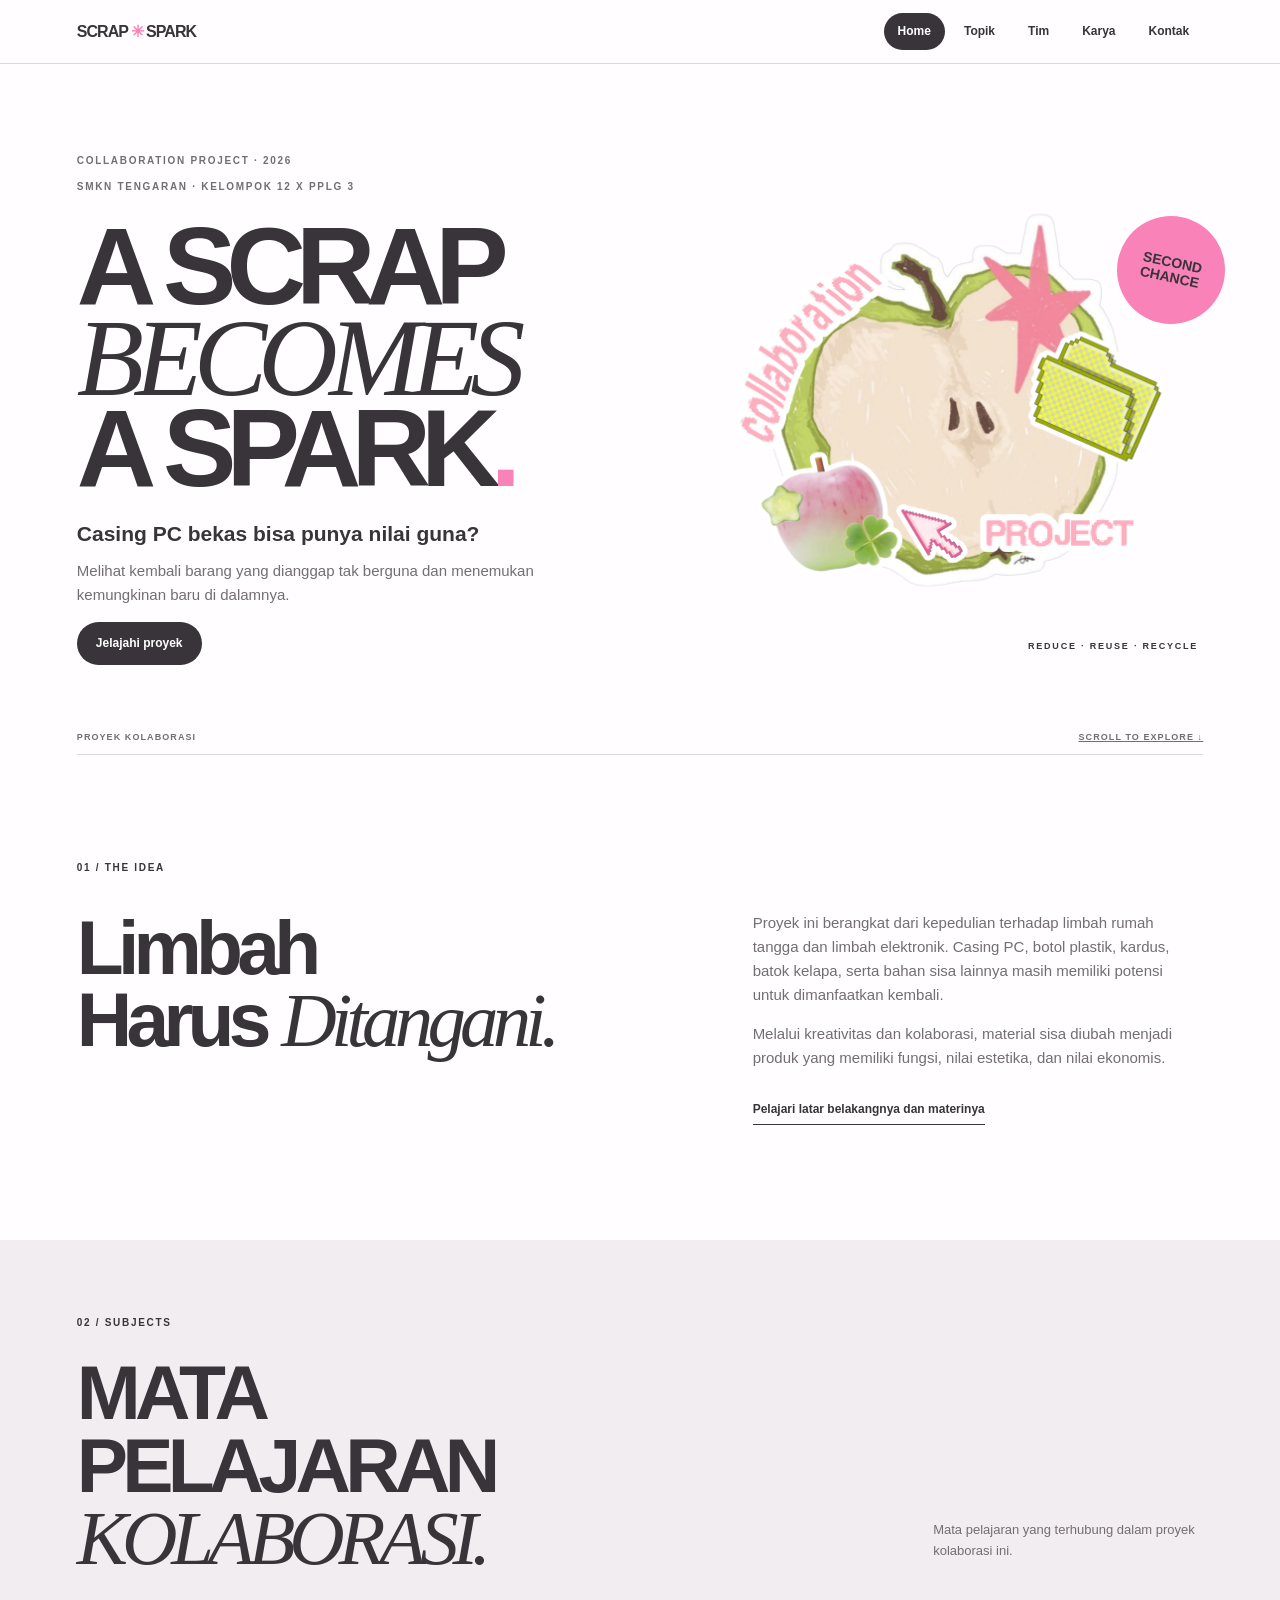
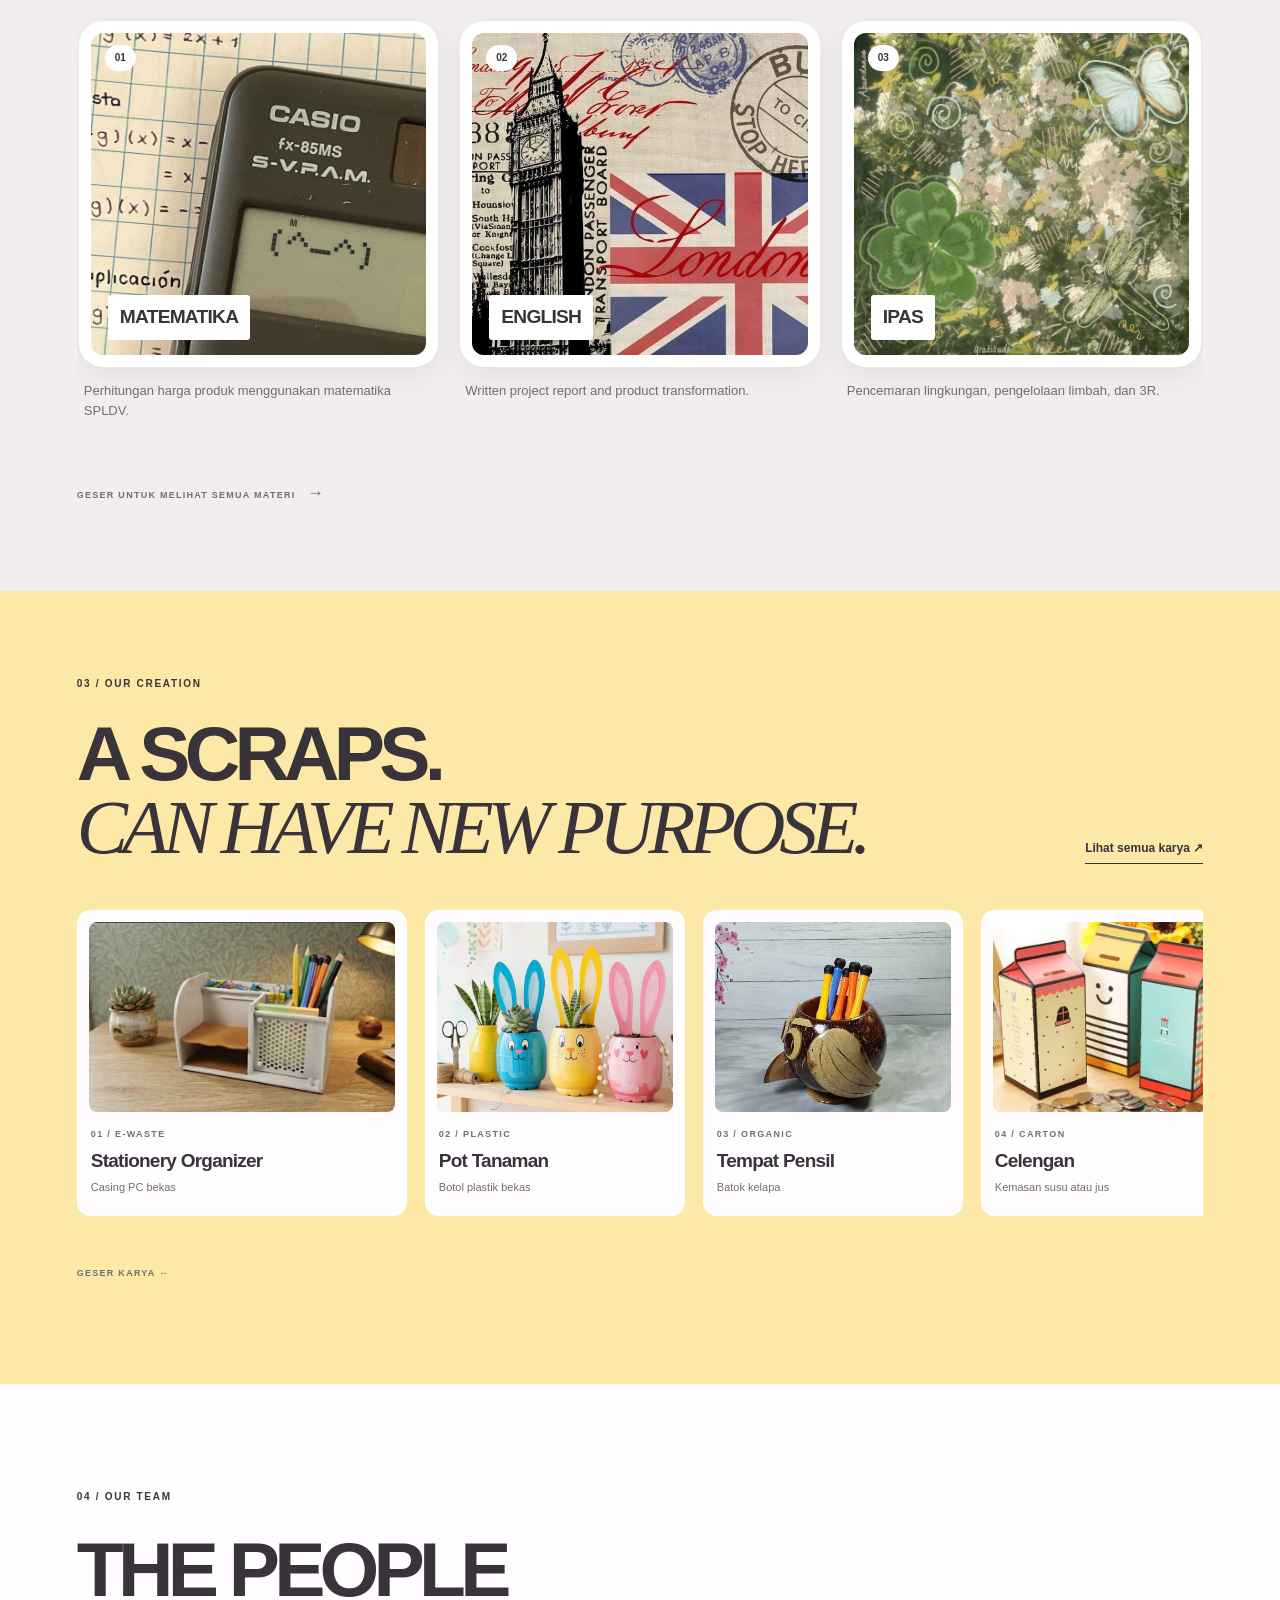
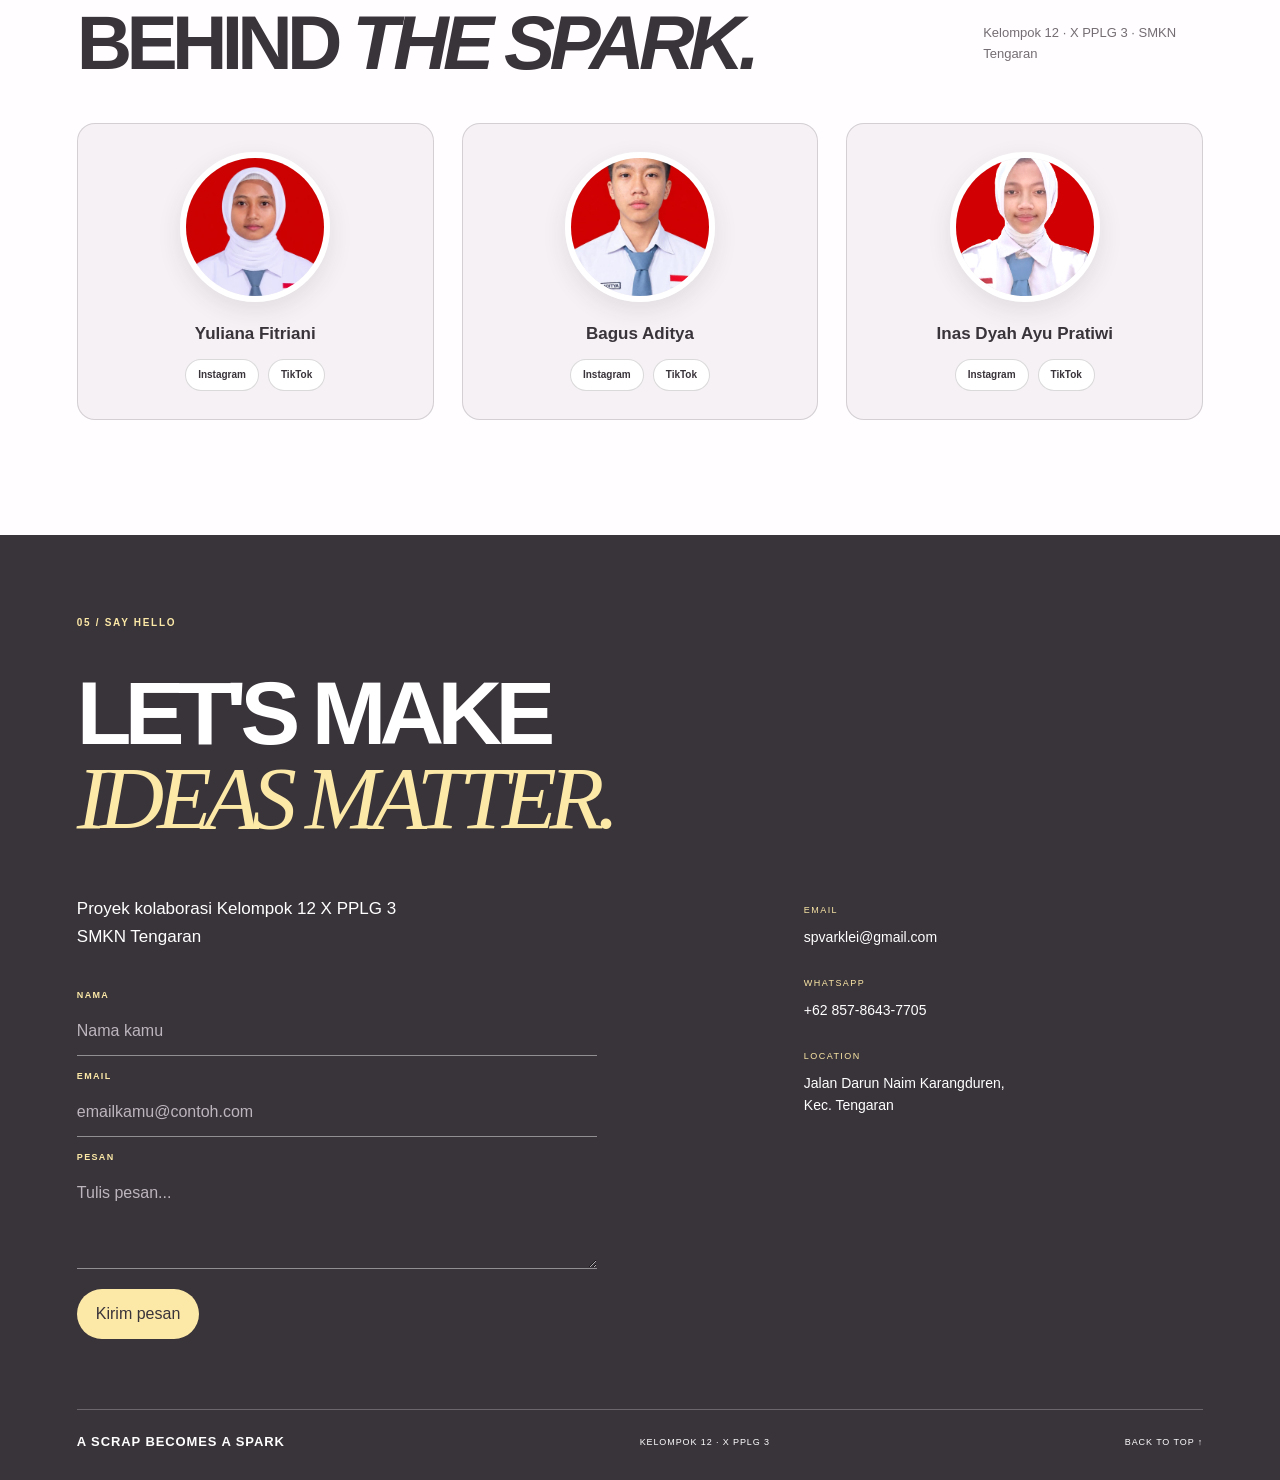
==== commit fb266da4: "Update email placeholder in mainpage.html" ====
--- a/mainpage.html
+++ b/mainpage.html
@@ -254,7 +254,7 @@
 
             <label for="visitor-email">EMAIL</label>
             <input id="visitor-email" name="Email" type="email"
-              placeholder="email@contoh.com" required>
+              placeholder="emailkamu@contoh.com" required>
 
             <label for="visitor-message">PESAN</label>
             <textarea id="visitor-message" name="Pesan" rows="3"
